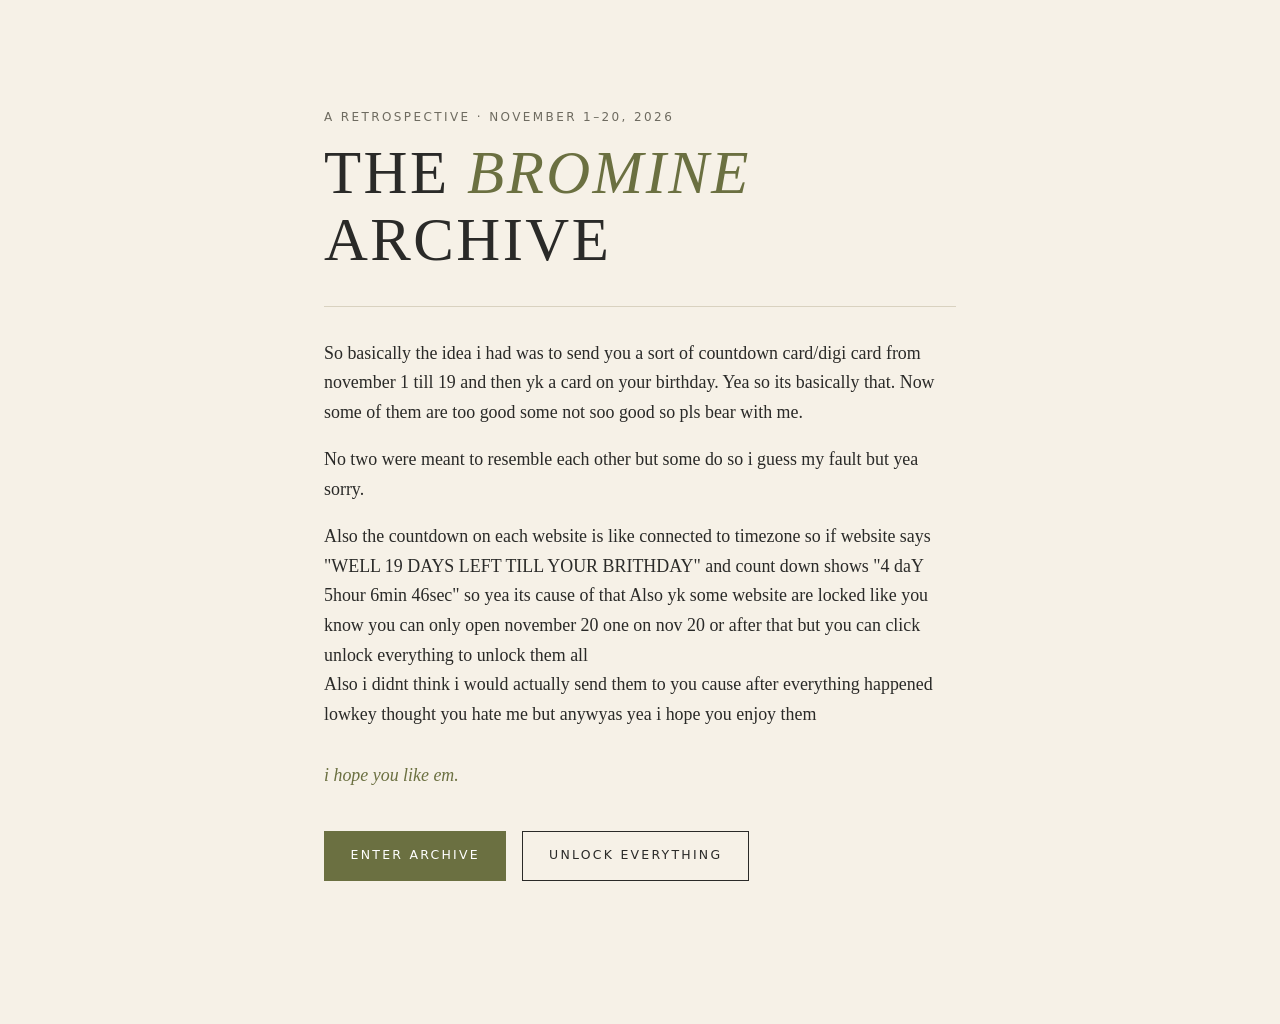
==== index.html @ a28e2247 "Add files via upload" ====
<!DOCTYPE html>
<html lang="en">
<head>
<meta charset="utf-8">
<meta name="viewport" content="width=device-width, initial-scale=1">
<title>The Bromine Archive</title>
<link rel="stylesheet" href="styles.css">
</head>
<body class="intro">
<main class="wrap narrow">
  <p class="eyebrow">A retrospective &middot; November 1&ndash;20, 2026</p>
  <h1>THE <em>BROMINE</em> ARCHIVE</h1>
  <hr>
  <section class="prose">
    <p>So basically the idea i had was to send you a sort of countdown card/digi card from november 1 till 19 and then yk a card on your birthday. Yea so its basically that. Now some of them are too good some not soo good so pls bear with me.</p>
    <p>No two were meant to resemble each other but some do so i guess my fault but yea sorry.</p>
    <p>Also the countdown on each website is like connected to timezone so if website says "WELL 19 DAYS LEFT TILL YOUR BRITHDAY" and count down shows "4 daY 5hour 6min 46sec" so yea its cause of that
Also yk some website are locked like you know you can only open november 20 one on nov 20 or after that but you can click unlock everything to unlock them all <br> Also i didnt think i would actually send them to you cause after everything happened lowkey thought you hate me but anywyas yea i hope you enjoy them</p>
    <p class="closing"><em>i hope you like em.</em></p>
  </section>
  <div class="actions">
    <a class="btn primary" id="enter" href="collection.html">Enter Archive</a>
    <a class="btn" id="unlock" href="collection.html">Unlock Everything</a>
  </div>
  <p class="note" id="status" aria-live="polite"></p>
</main>
<script src="archive-data.js"></script>
<script src="script.js"></script>
</body>
</html>
---- styles.css ----
:root{--paper:#f6f1e7;--ink:#2a2a28;--mute:#6e6b60;--olive:#6b7041;--line:#d9d2c0;--box:#ece6d4;
--serif:Georgia,"Times New Roman",serif;--sans:system-ui,-apple-system,"Segoe UI",Roboto,sans-serif}
*{box-sizing:border-box}
html{scroll-behavior:smooth}
body{margin:0;background:var(--paper);color:var(--ink);font-family:var(--sans);line-height:1.65}
em{font-family:var(--serif);font-style:italic;font-weight:400;color:var(--olive)}
h1{font-family:var(--serif);font-weight:400;letter-spacing:.04em;margin:.2em 0}
hr{border:0;border-top:1px solid var(--line);margin:2rem 0}
.wrap{max-width:1040px;margin:0 auto;padding:0 1.5rem}
.narrow{max-width:680px;padding-top:12vh;padding-bottom:6rem}
.eyebrow{font-size:.75rem;letter-spacing:.2em;text-transform:uppercase;color:var(--mute);margin:0}
.intro h1{font-size:clamp(2.2rem,7vw,3.8rem);line-height:1.1}
.prose p{font-family:var(--serif);font-size:1.12rem}
.closing{margin-top:2rem}
.actions{display:flex;gap:1rem;flex-wrap:wrap;margin-top:2.5rem}
.btn{display:inline-block;padding:.85rem 1.6rem;border:1px solid var(--ink);color:var(--ink);text-decoration:none;font-size:.78rem;letter-spacing:.18em;text-transform:uppercase;transition:.25s}
.btn:hover,.btn:focus-visible{background:var(--ink);color:var(--paper)}
.btn.primary{background:var(--olive);border-color:var(--olive);color:#fff}
.btn.primary:hover{background:var(--ink);border-color:var(--ink)}
.btn.off{opacity:.45;pointer-events:none;border-style:dashed}
.note{font-size:.8rem;color:var(--mute);min-height:1.2em;margin-top:1.2rem}
.top{padding-top:4rem;padding-bottom:1rem}
.top h1{font-size:clamp(2rem,6vw,3.2rem)}
.back{font-size:.75rem;letter-spacing:.15em;text-transform:uppercase;color:var(--mute);text-decoration:none}
.back:hover{color:var(--olive)}
.entry{display:grid;grid-template-columns:1fr 1.3fr;gap:3rem;padding:3rem 0;border-top:1px solid var(--line)}
.date{font-size:.8rem;letter-spacing:.22em;color:var(--olive);margin:0 0 .6rem}
.entry h2{font-family:var(--serif);font-weight:400;font-size:1.7rem;line-height:1.2;margin:0 0 1rem}
.status{display:inline-block;font-size:.68rem;letter-spacing:.2em;padding:.15rem .6rem;border:1px solid var(--line);margin-bottom:1rem}
.entry.locked .status{color:var(--mute)}
.entry.open .status{color:var(--olive);border-color:var(--olive)}
.when{font-size:.8rem;color:var(--mute);margin:0 0 1rem}
.comment{background:var(--box);border-left:3px solid var(--olive);padding:1.4rem 1.6rem}
.comment h3{font-size:.68rem;letter-spacing:.22em;text-transform:uppercase;color:var(--olive);margin:0 0 .7rem;font-weight:600}
.comment p{margin:0;font-family:var(--serif);font-size:1.02rem}
.entry.locked .comment{opacity:.9}
.entry.finale{background:var(--ink);color:var(--paper);margin:3rem -1.5rem 0;padding:4rem 1.5rem;border:0}
.entry.finale em,.entry.finale .date,.entry.finale .comment h3{color:#c9cf8f}
.entry.finale .comment{background:#383835;border-color:#c9cf8f}
.entry.finale .btn{border-color:var(--paper);color:var(--paper)}
.entry.finale .btn:hover{background:var(--paper);color:var(--ink)}
.entry.finale .when,.entry.finale .status{color:#bdb8a8;border-color:#55554f}
.entry.finale h2{font-size:2.2rem}
.foot{text-align:center;padding-bottom:4rem;color:var(--mute)}
@media(max-width:760px){.entry{grid-template-columns:1fr;gap:1.4rem;padding:2.2rem 0}.narrow{padding-top:7vh}.entry.finale{margin-left:-1.5rem;margin-right:-1.5rem}}
@media(prefers-reduced-motion:reduce){*{transition:none!important;scroll-behavior:auto!important}}
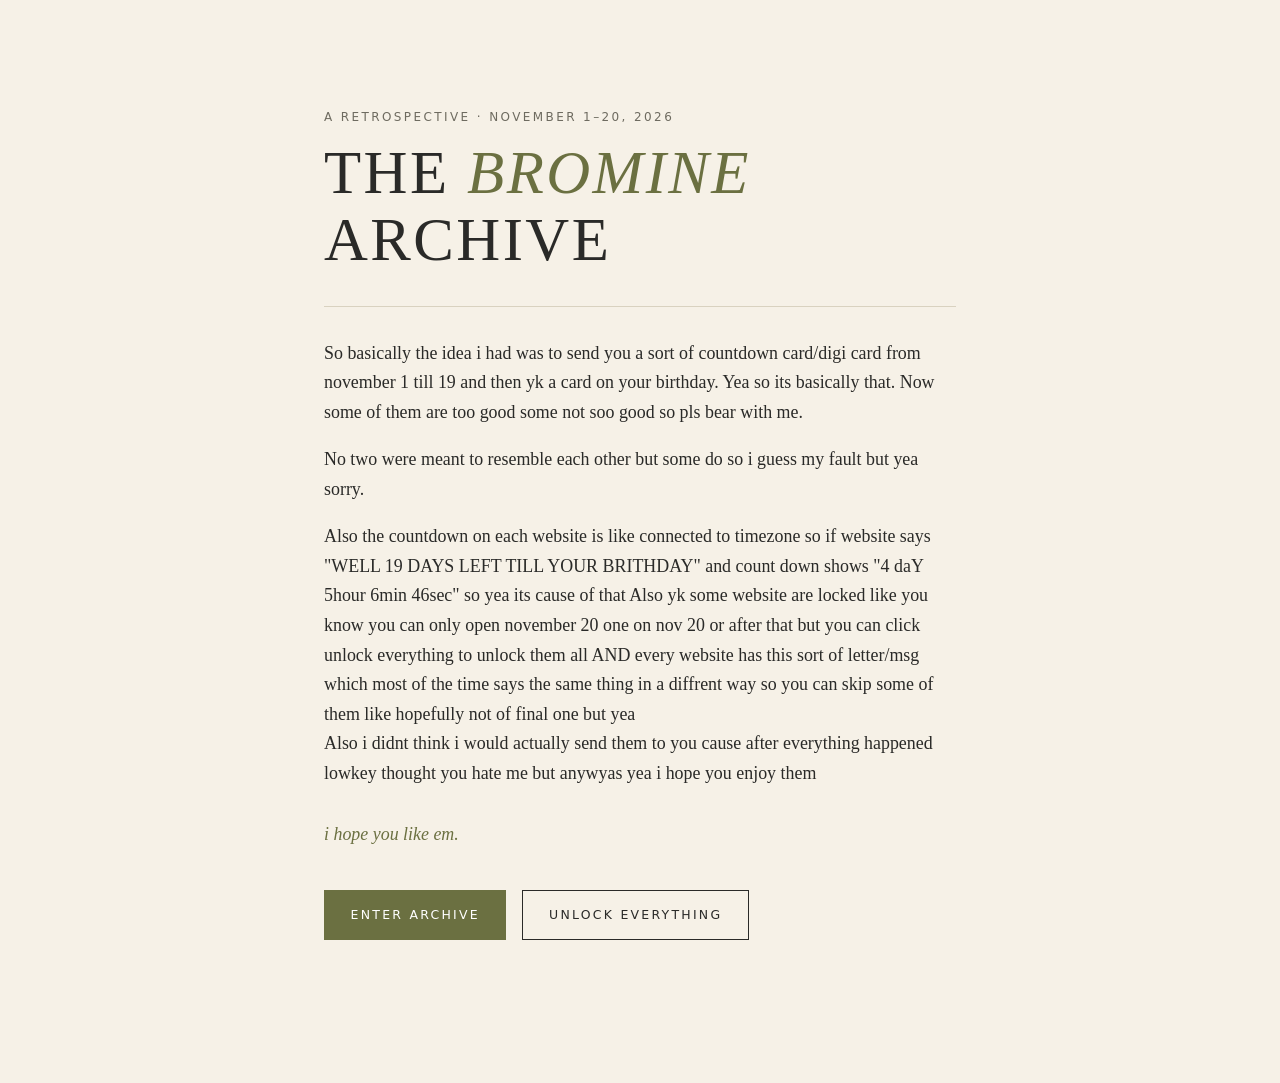
==== commit 2a423066: "index.html" ====
--- a/index.html
+++ b/index.html
@@ -15,7 +15,7 @@
     <p>So basically the idea i had was to send you a sort of countdown card/digi card from november 1 till 19 and then yk a card on your birthday. Yea so its basically that. Now some of them are too good some not soo good so pls bear with me.</p>
     <p>No two were meant to resemble each other but some do so i guess my fault but yea sorry.</p>
     <p>Also the countdown on each website is like connected to timezone so if website says "WELL 19 DAYS LEFT TILL YOUR BRITHDAY" and count down shows "4 daY 5hour 6min 46sec" so yea its cause of that
-Also yk some website are locked like you know you can only open november 20 one on nov 20 or after that but you can click unlock everything to unlock them all <br> Also i didnt think i would actually send them to you cause after everything happened lowkey thought you hate me but anywyas yea i hope you enjoy them</p>
+Also yk some website are locked like you know you can only open november 20 one on nov 20 or after that but you can click unlock everything to unlock them all AND every website has this sort of letter/msg which most of the time says the same thing in a diffrent way so you can skip some of them like hopefully not of final one but yea <br> Also i didnt think i would actually send them to you cause after everything happened lowkey thought you hate me but anywyas yea i hope you enjoy them</p>
     <p class="closing"><em>i hope you like em.</em></p>
   </section>
   <div class="actions">
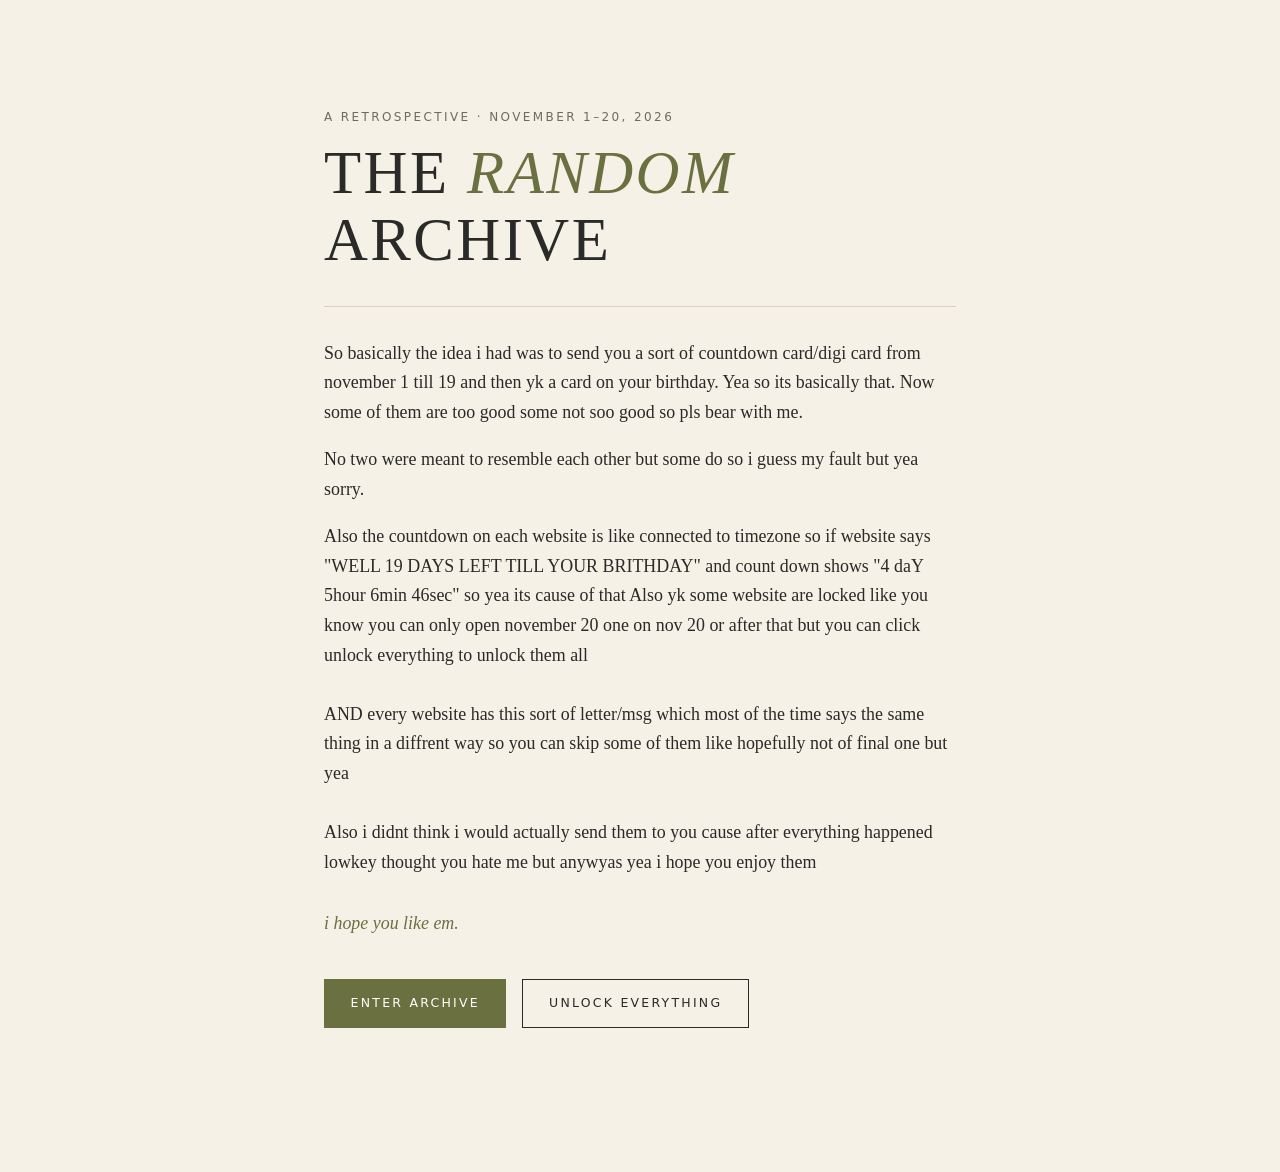
==== commit 5430de63: "Update index.html" ====
--- a/index.html
+++ b/index.html
@@ -9,13 +9,13 @@
 <body class="intro">
 <main class="wrap narrow">
   <p class="eyebrow">A retrospective &middot; November 1&ndash;20, 2026</p>
-  <h1>THE <em>BROMINE</em> ARCHIVE</h1>
+  <h1>THE <em>RANDOM</em> ARCHIVE</h1>
   <hr>
   <section class="prose">
     <p>So basically the idea i had was to send you a sort of countdown card/digi card from november 1 till 19 and then yk a card on your birthday. Yea so its basically that. Now some of them are too good some not soo good so pls bear with me.</p>
     <p>No two were meant to resemble each other but some do so i guess my fault but yea sorry.</p>
     <p>Also the countdown on each website is like connected to timezone so if website says "WELL 19 DAYS LEFT TILL YOUR BRITHDAY" and count down shows "4 daY 5hour 6min 46sec" so yea its cause of that
-Also yk some website are locked like you know you can only open november 20 one on nov 20 or after that but you can click unlock everything to unlock them all AND every website has this sort of letter/msg which most of the time says the same thing in a diffrent way so you can skip some of them like hopefully not of final one but yea <br> Also i didnt think i would actually send them to you cause after everything happened lowkey thought you hate me but anywyas yea i hope you enjoy them</p>
+Also yk some website are locked like you know you can only open november 20 one on nov 20 or after that but you can click unlock everything to unlock them all <br><br> AND every website has this sort of letter/msg which most of the time says the same thing in a diffrent way so you can skip some of them like hopefully not of final one but yea <br><br> Also i didnt think i would actually send them to you cause after everything happened lowkey thought you hate me but anywyas yea i hope you enjoy them</p>
     <p class="closing"><em>i hope you like em.</em></p>
   </section>
   <div class="actions">
